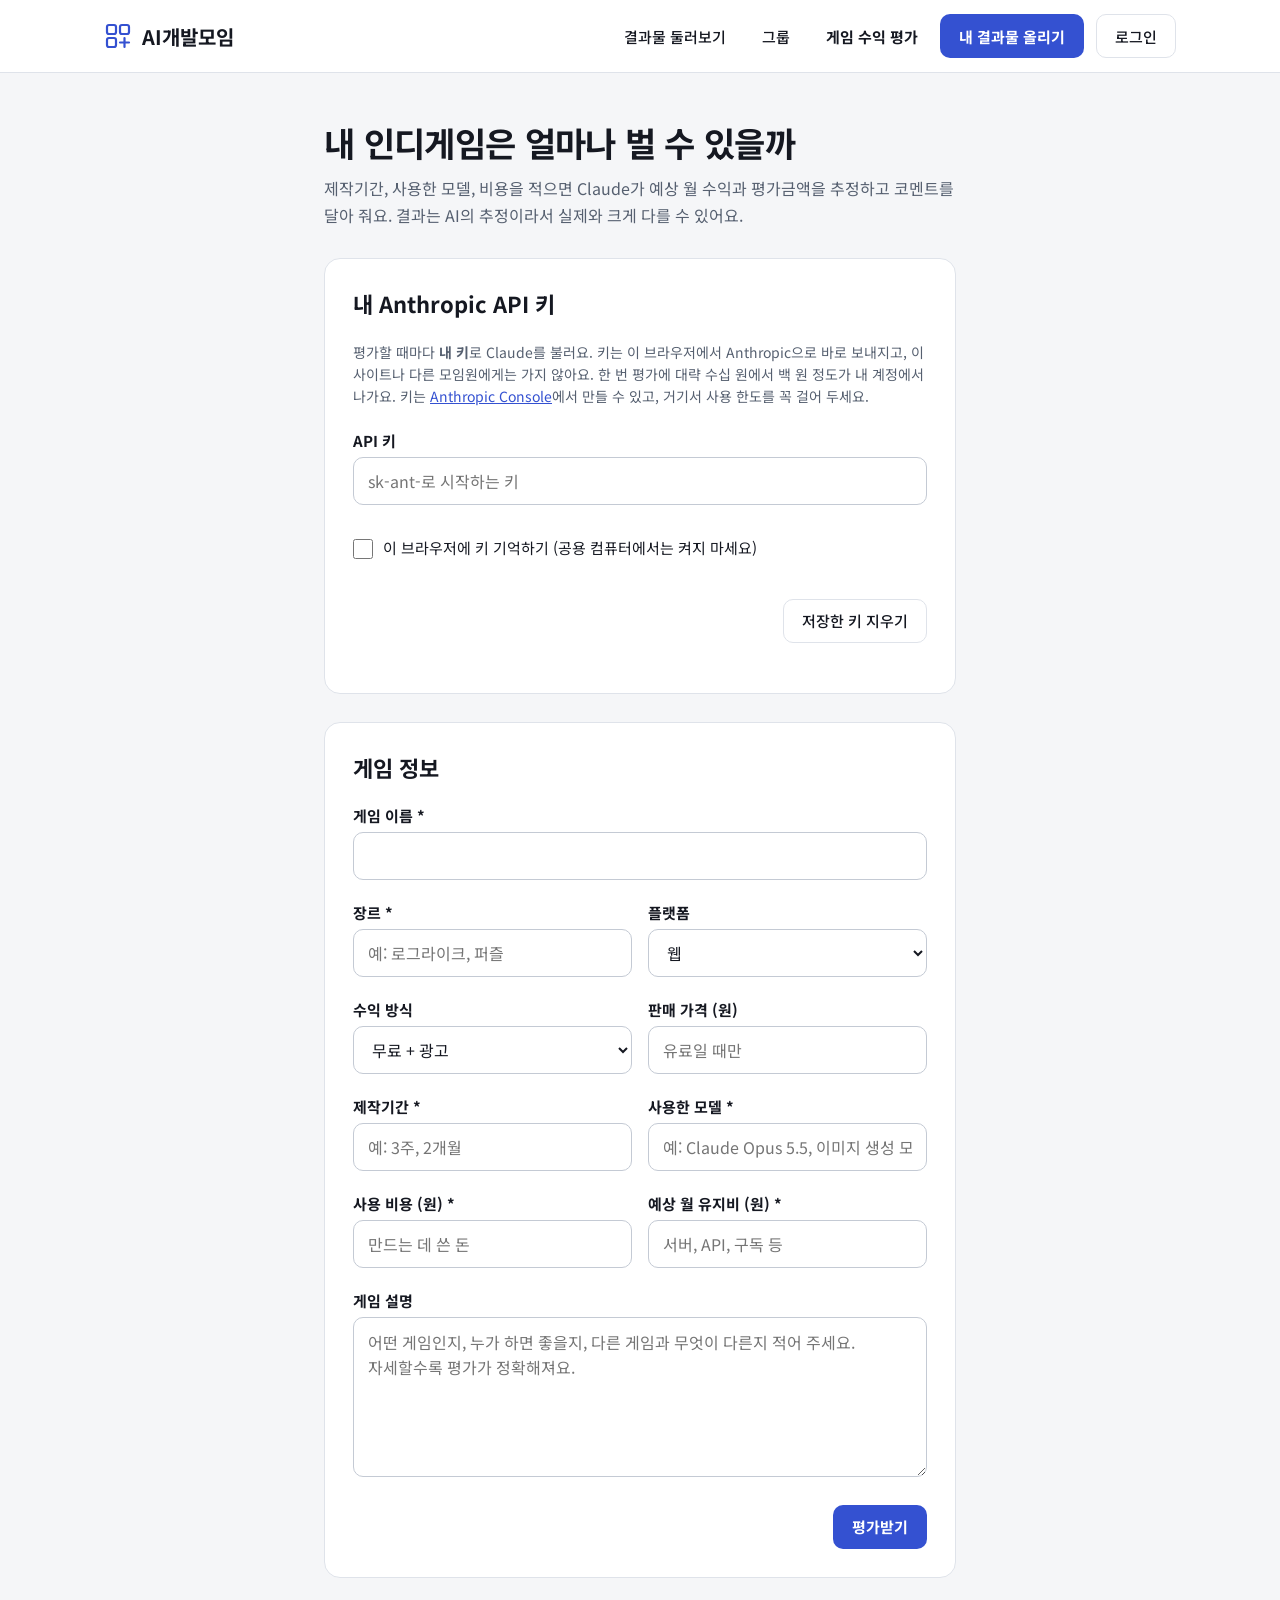
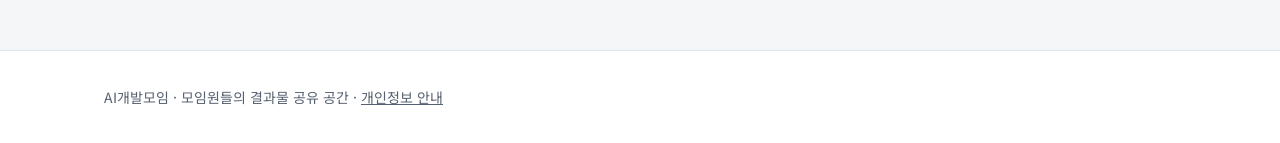
==== estimate.html @ 747797cb "비밀번호 그룹(공개/비공개, 검증)과 인디게임 수익 평가 추가 - 그룹: 만들기, 비밀번호로 들어가기, 그룹 방, 검증(3명이면 검증됨) - 결과물마다 공개/비공개. 비공개는 목록" ====
<!doctype html>
<html lang="ko">
<head>
<meta charset="utf-8">
<meta name="viewport" content="width=device-width, initial-scale=1">
<link rel="preconnect" href="https://fonts.googleapis.com">
<link rel="preconnect" href="https://fonts.gstatic.com" crossorigin>
<link rel="stylesheet" href="https://fonts.googleapis.com/css2?family=Noto+Sans+KR:wght@400;500;700&display=swap">
<link rel="stylesheet" href="assets/style.css">
<title>게임 수익 평가 · AI개발모임</title>
</head>
<body>
<header class="site-header">
<div class="inner">
<a class="brand" href="index.html">
<svg aria-hidden="true" width="28" height="28" viewBox="0 0 28 28" fill="none" stroke="#3451D1" stroke-width="2.2" stroke-linecap="round" stroke-linejoin="round"><rect x="3" y="3" width="9" height="9" rx="2"></rect><rect x="16" y="3" width="9" height="9" rx="2"></rect><rect x="3" y="16" width="9" height="9" rx="2"></rect><path d="M20.5 16v9M16 20.5h9"></path></svg>
AI개발모임
</a>
<nav class="site-nav" aria-label="주요 메뉴">
<a class="nav-link" href="index.html">결과물 둘러보기</a>
<a class="nav-link" href="groups.html">그룹</a>
<a class="nav-link" href="estimate.html" aria-current="page">게임 수익 평가</a>
<a class="btn btn-primary" href="submit.html">내 결과물 올리기</a>
</nav>
<div class="account" id="account"></div>
</div>
</header>
<main class="page-narrow">

<section class="page-head">
<h1>내 인디게임은 얼마나 벌 수 있을까</h1>
<p>제작기간, 사용한 모델, 비용을 적으면 Claude가 예상 월 수익과 평가금액을 추정하고 코멘트를 달아 줘요. 결과는 AI의 추정이라서 실제와 크게 다를 수 있어요.</p>
</section>

<section class="form" aria-labelledby="key-title">
<h2 class="section-title" id="key-title">내 Anthropic API 키</h2>
<p class="hint">평가할 때마다 <strong>내 키</strong>로 Claude를 불러요. 키는 이 브라우저에서 Anthropic으로 바로 보내지고, 이 사이트나 다른 모임원에게는 가지 않아요. 한 번 평가에 대략 수십 원에서 백 원 정도가 내 계정에서 나가요. 키는 <a href="https://console.anthropic.com/settings/keys" target="_blank" rel="noopener noreferrer">Anthropic Console</a>에서 만들 수 있고, 거기서 사용 한도를 꼭 걸어 두세요.</p>
<div class="field">
<label for="k-key">API 키</label>
<input id="k-key" type="password" autocomplete="off" spellcheck="false" placeholder="sk-ant-로 시작하는 키">
</div>
<label class="radio"><input type="checkbox" id="k-remember"> 이 브라우저에 키 기억하기 (공용 컴퓨터에서는 켜지 마세요)</label>
<div class="form-actions">
<button class="btn btn-plain" id="k-forget" type="button">저장한 키 지우기</button>
</div>
<p class="hint" id="k-status" aria-live="polite"></p>
</section>

<form class="form" id="form" novalidate aria-labelledby="game-title">
<h2 class="section-title" id="game-title">게임 정보</h2>
<p class="hint" id="prefill" hidden></p>
<div class="field">
<label for="g-title">게임 이름 *</label>
<input id="g-title" name="title" type="text" maxlength="80">
</div>
<div class="field-row">
<div class="field">
<label for="g-genre">장르 *</label>
<input id="g-genre" name="genre" type="text" maxlength="40" placeholder="예: 로그라이크, 퍼즐">
</div>
<div class="field">
<label for="g-platform">플랫폼</label>
<select id="g-platform" name="platform">
<option>웹</option><option>모바일</option><option>PC (스팀 등)</option><option>콘솔</option><option>여러 플랫폼</option>
</select>
</div>
</div>
<div class="field-row">
<div class="field">
<label for="g-model">수익 방식</label>
<select id="g-model" name="business">
<option>무료 + 광고</option><option>무료 + 인앱 결제</option><option>유료 판매</option><option>구독</option><option>아직 안 정함</option>
</select>
</div>
<div class="field">
<label for="g-price">판매 가격 (원)</label>
<input id="g-price" name="price" type="number" min="0" step="100" inputmode="numeric" placeholder="유료일 때만">
</div>
</div>
<div class="field-row">
<div class="field">
<label for="g-period">제작기간 *</label>
<input id="g-period" name="period" type="text" maxlength="30" placeholder="예: 3주, 2개월">
</div>
<div class="field">
<label for="g-models">사용한 모델 *</label>
<input id="g-models" name="models" type="text" maxlength="120" placeholder="예: Claude Opus 5.5, 이미지 생성 모델">
</div>
</div>
<div class="field-row">
<div class="field">
<label for="g-cost">사용 비용 (원) *</label>
<input id="g-cost" name="cost" type="number" min="0" step="1000" inputmode="numeric" placeholder="만드는 데 쓴 돈">
</div>
<div class="field">
<label for="g-upkeep">예상 월 유지비 (원) *</label>
<input id="g-upkeep" name="upkeep" type="number" min="0" step="1000" inputmode="numeric" placeholder="서버, API, 구독 등">
</div>
</div>
<div class="field">
<label for="g-desc">게임 설명</label>
<textarea id="g-desc" name="description" maxlength="3000" placeholder="어떤 게임인지, 누가 하면 좋을지, 다른 게임과 무엇이 다른지 적어 주세요. 자세할수록 평가가 정확해져요."></textarea>
</div>
<p class="form-error" id="error" role="alert" hidden></p>
<div class="form-actions">
<button class="btn btn-primary" id="send" type="submit">평가받기</button>
</div>
</form>

<section class="result" id="result" hidden aria-live="polite" aria-labelledby="result-title">
<h2 class="section-title" id="result-title" tabindex="-1">평가 결과</h2>
<div class="stat-grid" id="stats"></div>
<div class="panel" id="report"></div>
<p class="hint">Claude가 적어 주신 내용만 보고 추정한 값이에요. 투자나 판매 결정의 근거로 쓰지 마세요. 결과는 저장되지 않아요.</p>
</section>

</main>
</main>
<footer class="site-footer"><div class="inner">AI개발모임 · 모임원들의 결과물 공유 공간 · <a href="privacy.html">개인정보 안내</a></div></footer>
<script src="assets/config.js"></script>
<script src="assets/account.js"></script>
<script src="assets/sheet.js"></script>
<script src="assets/app.js"></script>
<script src="assets/estimate.js"></script>
</body>
</html>
---- assets/style.css ----
:root {
  --ground: #F5F6F8;
  --surface: #FFFFFF;
  --ink: #151821;
  --body: #2B303B;
  --muted: #566070;
  --line: #DFE3EA;
  --field-line: #C4CAD4;
  --accent: #3451D1;
  --accent-dark: #2439A3;
  --tint: #E9EDFC;
}
* { box-sizing: border-box; }
html { -webkit-text-size-adjust: 100%; }
body {
  margin: 0;
  min-height: 100vh;
  display: flex;
  flex-direction: column;
  background: var(--ground);
  color: var(--ink);
  font-family: 'Noto Sans KR', system-ui, -apple-system, 'Apple SD Gothic Neo', 'Malgun Gothic', sans-serif;
  word-break: keep-all;
  overflow-wrap: anywhere;
}
a { color: var(--accent); }
a:hover { color: var(--accent-dark); }
:focus-visible { outline: 3px solid var(--accent); outline-offset: 2px; }

.site-header { background: var(--surface); border-bottom: 1px solid var(--line); }
.site-header .inner {
  max-width: 1120px; margin: 0 auto; padding: 14px 24px;
  display: flex; flex-wrap: wrap; align-items: center; justify-content: space-between; gap: 12px;
}
.brand {
  display: flex; align-items: center; gap: 10px; min-height: 44px;
  color: var(--ink); text-decoration: none; font-size: 20px; font-weight: 700;
}
.brand:hover { color: var(--ink); }
.site-nav { display: flex; flex-wrap: wrap; align-items: center; gap: 8px; }
.nav-link {
  display: inline-flex; align-items: center; min-height: 44px; padding: 0 14px;
  color: var(--ink); text-decoration: none; font-size: 15px; font-weight: 500;
}
.nav-link[aria-current="page"] { font-weight: 700; }

.btn {
  display: inline-flex; align-items: center; justify-content: center; gap: 8px;
  min-height: 44px; padding: 0 18px; border-radius: 10px; border: 1px solid transparent;
  font-family: inherit; font-size: 15px; font-weight: 700; text-decoration: none; cursor: pointer;
}
.btn-primary { background: var(--accent); color: #FFFFFF; }
.btn-primary:hover { background: var(--accent-dark); color: #FFFFFF; }
.btn-outline { border-color: var(--accent); color: var(--accent); background: transparent; }
.btn-outline:hover { background: var(--tint); }
.btn-plain { border-color: var(--line); background: var(--surface); color: var(--ink); font-weight: 500; }
.btn-plain:hover { color: var(--ink); border-color: var(--field-line); }
.btn-lg { min-height: 52px; padding: 0 28px; border-radius: 12px; font-size: 17px; }
.btn-block { display: flex; width: 100%; }

main { flex-grow: 1; width: 100%; margin: 0 auto; }
.page-list { max-width: 1120px; padding: 56px 24px 72px; display: flex; flex-direction: column; gap: 36px; }
.page-detail { max-width: 800px; padding: 32px 24px 72px; display: flex; flex-direction: column; gap: 32px; }
.page-narrow { max-width: 680px; padding: 48px 24px 72px; display: flex; flex-direction: column; gap: 28px; }

.hero { display: flex; flex-direction: column; gap: 14px; max-width: 720px; }
.hero h1 { margin: 0; font-size: clamp(28px, 5vw, 40px); line-height: 1.3; letter-spacing: -0.02em; }
.hero p { margin: 0; font-size: 17px; line-height: 1.7; color: var(--muted); }

.list-section { display: flex; flex-direction: column; gap: 20px; }
.toolbar { display: flex; flex-wrap: wrap; align-items: center; justify-content: space-between; gap: 12px; }
.chips { display: flex; flex-wrap: wrap; gap: 8px; }
.chip {
  min-height: 44px; padding: 0 18px; border-radius: 999px; border: 1px solid var(--line);
  background: var(--surface); color: var(--ink); font-family: inherit; font-size: 15px; font-weight: 500; cursor: pointer;
}
.chip[aria-pressed="true"] { background: var(--ink); border-color: var(--ink); color: #FFFFFF; font-weight: 700; }
.count { margin: 0; font-size: 15px; color: var(--muted); }

.grid { display: grid; grid-template-columns: repeat(auto-fill, minmax(300px, 1fr)); gap: 24px; }
.card {
  background: var(--surface); border: 1px solid var(--line); border-radius: 16px; overflow: hidden;
  display: flex; flex-direction: column;
}
.thumb {
  aspect-ratio: 16 / 10; background: var(--tint); border-bottom: 1px solid var(--line);
  display: flex; align-items: center; justify-content: center; overflow: hidden;
  font-size: 14px; color: var(--muted); text-align: center; padding: 0;
}
.thumb img { width: 100%; height: 100%; object-fit: cover; object-position: top center; display: block; }
.thumb-lg { border: 1px solid var(--line); border-radius: 16px; }
.card-body { padding: 20px; display: flex; flex-direction: column; gap: 10px; flex-grow: 1; }
.tag {
  align-self: flex-start; padding: 4px 10px; border-radius: 6px; background: var(--tint);
  color: var(--accent-dark); font-size: 13px; font-weight: 700;
}
.card h2 { margin: 0; font-size: 20px; line-height: 1.4; }
.card h2 a { color: var(--ink); text-decoration: none; }
.card h2 a:hover { color: var(--accent); }
.card .summary { margin: 0; font-size: 15px; line-height: 1.65; color: var(--muted); flex-grow: 1; }
.card-meta { padding-top: 12px; border-top: 1px solid var(--line); font-size: 14px; color: var(--muted); }

.empty {
  background: var(--surface); border: 1px dashed var(--field-line); border-radius: 16px;
  padding: 48px 24px; text-align: center; color: var(--muted); font-size: 16px; line-height: 1.7;
  display: flex; flex-direction: column; align-items: center; gap: 16px;
}
.empty p { margin: 0; }

.back { align-self: flex-start; display: inline-flex; align-items: center; gap: 6px; min-height: 44px; font-size: 15px; font-weight: 500; text-decoration: none; }
.detail-head { display: flex; flex-direction: column; gap: 16px; }
.detail-head h1 { margin: 0; font-size: clamp(28px, 5vw, 36px); line-height: 1.3; letter-spacing: -0.02em; }
.detail-head .summary { margin: 0; font-size: 18px; line-height: 1.7; color: var(--muted); }
.detail-head .meta { margin: 0; font-size: 14px; color: var(--muted); }
.actions { display: flex; flex-wrap: wrap; gap: 12px; padding-top: 8px; }

.panel { background: var(--surface); border: 1px solid var(--line); border-radius: 16px; padding: 28px; display: flex; flex-direction: column; gap: 24px; }
.panel section { display: flex; flex-direction: column; gap: 10px; }
.panel h2 { margin: 0; font-size: 20px; }
.panel p { margin: 0; font-size: 16px; line-height: 1.8; color: var(--body); white-space: pre-line; }
.panel ol { margin: 0; padding-left: 22px; font-size: 16px; line-height: 1.9; color: var(--body); }
.panel ul { margin: 0; padding-left: 22px; display: flex; flex-direction: column; gap: 6px; font-size: 16px; line-height: 1.8; color: var(--body); }
.tools { display: flex; flex-wrap: wrap; gap: 8px; }
.tools span { padding: 6px 12px; border-radius: 8px; background: var(--ground); border: 1px solid var(--line); font-size: 14px; color: var(--body); }

.feedback { display: flex; flex-direction: column; gap: 16px; }
.feedback h2 { margin: 0; font-size: 22px; }
.notice { background: var(--surface); border: 1px solid var(--line); border-radius: 14px; padding: 24px; font-size: 16px; line-height: 1.7; color: var(--body); }
.notice h1 { margin: 0 0 10px; font-size: 28px; line-height: 1.3; color: var(--ink); }
.notice p { margin: 0 0 16px; }
.notice p:last-child { margin-bottom: 0; }

.site-footer { border-top: 1px solid var(--line); background: var(--surface); }
.site-footer .inner { max-width: 1120px; margin: 0 auto; padding: 24px; font-size: 14px; color: var(--muted); }
.site-footer a { display: inline-block; padding: 12px 0; color: var(--muted); }
.site-footer a:hover { color: var(--accent-dark); }

.hint { margin: 0; font-size: 14px; line-height: 1.6; color: var(--muted); }
.feedback-frame { background: var(--surface); border: 1px solid var(--line); border-radius: 14px; padding: 8px 20px; min-height: 120px; }
.feedback-frame .utterances { max-width: none; }

.page-head { display: flex; flex-direction: column; gap: 10px; }
.page-head h1 { margin: 0; font-size: clamp(28px, 5vw, 34px); line-height: 1.3; letter-spacing: -0.02em; }
.page-head p { margin: 0; font-size: 16px; line-height: 1.7; color: var(--muted); }

.form { background: var(--surface); border: 1px solid var(--line); border-radius: 16px; padding: 28px; display: flex; flex-direction: column; gap: 22px; }
.field { display: flex; flex-direction: column; gap: 6px; }
.field label { font-size: 15px; font-weight: 700; }
.field input, .field select, .field textarea {
  width: 100%; min-height: 48px; padding: 0 14px; border: 1px solid var(--field-line); border-radius: 10px;
  background: var(--surface); color: var(--ink); font-family: inherit; font-size: 16px;
}
.field textarea { min-height: 160px; padding: 12px 14px; line-height: 1.6; resize: vertical; }
.field-row { display: grid; grid-template-columns: repeat(auto-fit, minmax(220px, 1fr)); gap: 16px; }
.form-actions { display: flex; flex-wrap: wrap; justify-content: flex-end; gap: 10px; padding-top: 6px; }
.form-error { margin: 0; padding: 12px 14px; border-radius: 10px; background: #FDECEC; color: #8A1C1C; font-size: 15px; line-height: 1.6; }
.btn[disabled] { opacity: 0.6; cursor: default; }

.done { background: var(--surface); border: 1px solid var(--line); border-radius: 16px; padding: 48px 28px; display: flex; flex-direction: column; align-items: center; gap: 16px; text-align: center; }
.done h1 { margin: 0; font-size: 30px; line-height: 1.3; }
.done p { margin: 0; font-size: 16px; line-height: 1.7; color: var(--muted); }
.done .actions { justify-content: center; }
[hidden] { display: none !important; }
.login-box { display: flex; flex-wrap: wrap; align-items: center; justify-content: space-between; gap: 14px; padding: 16px 18px; border-radius: 12px; background: var(--ground); border: 1px solid var(--line); }
.login-text { margin: 0; flex: 1 1 260px; font-size: 14px; line-height: 1.6; color: var(--body); }
.stack { display: flex; flex-direction: column; gap: 28px; }

/* 오른쪽 위 로그인과 내 정보 메뉴 */
.site-nav { margin-left: auto; }
.account { position: relative; display: flex; align-items: center; }
@media (max-width: 559px) {
  /* 휴대폰: 첫 줄에 이름표와 로그인, 둘째 줄에 메뉴 */
  .brand { flex: 1 1 auto; }
  .account { order: 2; }
  .account-btn { max-width: 160px; }
  .site-nav { order: 3; flex-basis: 100%; margin-left: 0; }
}
.account-btn {
  display: inline-flex; align-items: center; gap: 8px; min-height: 44px; max-width: 200px;
  padding: 0 14px 0 6px; border: 1px solid var(--line); border-radius: 999px; background: var(--surface);
  color: var(--ink); font-family: inherit; font-size: 15px; font-weight: 500; cursor: pointer;
}
.account-btn:hover { border-color: var(--field-line); }
.avatar {
  flex: none; width: 32px; height: 32px; border-radius: 50%; background: var(--tint); color: var(--accent-dark);
  display: inline-flex; align-items: center; justify-content: center; font-size: 14px; font-weight: 700;
}
.avatar-lg { width: 56px; height: 56px; font-size: 22px; }
.account-name { overflow: hidden; text-overflow: ellipsis; white-space: nowrap; }
.account-pop {
  position: absolute; right: 0; top: calc(100% + 8px); z-index: 20; width: 300px;
  background: var(--surface); border: 1px solid var(--line); border-radius: 14px;
  box-shadow: 0 8px 24px rgba(21, 24, 33, 0.12); padding: 18px; display: flex; flex-direction: column; gap: 10px;
}
.account-pop.is-sheet { position: fixed; left: 16px; right: 16px; width: auto; }
.account-pop p { margin: 0; font-size: 14px; line-height: 1.6; color: var(--body); }
.account-pop .pop-name { font-size: 16px; font-weight: 700; color: var(--ink); }
.pop-google { min-height: 44px; }
.pop-link {
  display: flex; align-items: center; width: 100%; min-height: 44px; padding: 0 12px; border: 0; border-radius: 10px;
  background: transparent; color: var(--ink); font-family: inherit; font-size: 15px; font-weight: 500;
  text-align: left; text-decoration: none; cursor: pointer;
}
.pop-link:hover, .pop-link[aria-current="page"] { background: var(--ground); color: var(--ink); }
.pop-out { color: var(--muted); }
.pop-more { display: inline-flex; align-items: center; min-height: 44px; font-size: 14px; }

/* 내 정보 화면 */
.profile {
  display: flex; flex-wrap: wrap; align-items: center; gap: 16px; padding: 24px;
  background: var(--surface); border: 1px solid var(--line); border-radius: 16px;
}
.profile-text { flex: 1 1 200px; display: flex; flex-direction: column; gap: 4px; min-width: 0; }
.profile-name { margin: 0; font-size: 20px; font-weight: 700; overflow-wrap: anywhere; }
.section-title { margin: 0; font-size: 22px; }
.me-login { display: flex; flex-direction: column; gap: 16px; }
.me-login p { margin: 0; }
.page-narrow .grid { grid-template-columns: repeat(auto-fill, minmax(260px, 1fr)); }

/* 첫 화면의 그룹, 수익 평가 안내 */
.promo-grid { display: grid; grid-template-columns: repeat(auto-fit, minmax(280px, 1fr)); gap: 16px; }
.promo {
  display: flex; flex-direction: column; gap: 8px; padding: 22px 24px; border-radius: 16px;
  background: var(--surface); border: 1px solid var(--line); color: var(--ink); text-decoration: none;
}
.promo:hover { border-color: var(--accent); color: var(--ink); }
.promo-title { font-size: 19px; font-weight: 700; }
.promo-text { font-size: 15px; line-height: 1.65; color: var(--muted); }
.promo-go { font-size: 15px; font-weight: 700; color: var(--accent); }

/* 그룹 */
.stack-sm { display: flex; flex-direction: column; gap: 14px; }
.notice-warn { background: #FFF7E6; border-color: #F0D9A8; color: #5C4310; }
.notice-warn p { margin: 0; }
.group-list { display: flex; flex-direction: column; gap: 10px; }
.group-item {
  display: flex; flex-direction: column; gap: 4px; padding: 16px 18px; min-height: 44px; border-radius: 12px;
  background: var(--surface); border: 1px solid var(--line); color: var(--ink); text-decoration: none;
}
.group-item:hover { border-color: var(--accent); color: var(--ink); }
.group-name { font-size: 17px; font-weight: 700; }
.page-narrow-inner { max-width: 680px; width: 100%; }
.tag-row { display: flex; flex-wrap: wrap; gap: 6px; }
.tag-private { background: #FFF1E0; color: #8A4B00; }
.verify { display: flex; flex-wrap: wrap; align-items: center; justify-content: space-between; gap: 10px; }
.verify-count { font-size: 14px; color: var(--muted); }
.badge-verified { padding: 6px 10px; border-radius: 8px; background: #E3F5EA; color: #145A32; font-size: 14px; font-weight: 700; }
.btn-sm { min-height: 44px; padding: 0 14px; font-size: 14px; }
.group-box { border: 1px solid var(--line); border-radius: 12px; padding: 16px 18px; margin: 0; gap: 14px; }
.group-box legend { padding: 0 6px; font-size: 15px; font-weight: 700; }
.radio-row { display: flex; flex-direction: column; gap: 8px; }
.radio { display: flex; align-items: center; gap: 10px; min-height: 44px; font-size: 15px; line-height: 1.5; cursor: pointer; }
.radio input { width: 20px; height: 20px; flex: none; margin: 0; }
.radio input:disabled + * , .radio:has(input:disabled) { color: var(--muted); cursor: default; }

/* 게임 수익 평가 */
.result { display: flex; flex-direction: column; gap: 16px; }
.result h2:focus { outline: none; }
.stat-grid { display: grid; grid-template-columns: repeat(2, minmax(0, 1fr)); gap: 12px; }
.stat {
  display: flex; flex-direction: column; gap: 4px; padding: 18px; border-radius: 14px;
  background: var(--surface); border: 1px solid var(--line);
}
.stat-label { font-size: 14px; color: var(--muted); }
.stat-value { font-size: 26px; font-weight: 700; color: var(--ink); line-height: 1.3; }
.stat-sub { font-size: 14px; color: var(--muted); }
.panel h3 { margin: 0; font-size: 17px; }
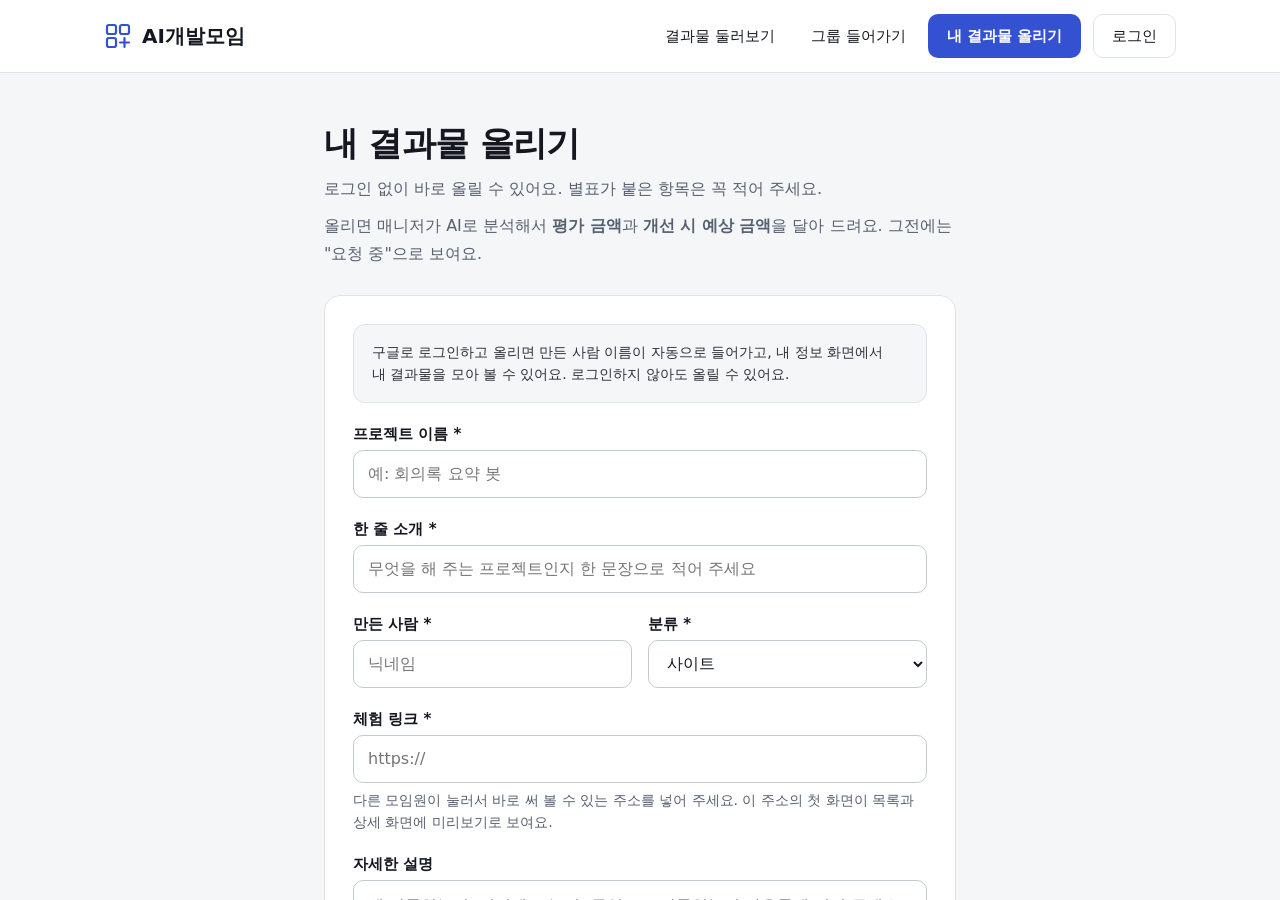
==== commit f88a6a58: "그룹 들어가기(방 목록, 방 만들기)와 결과물 예상 가치, 매니저 모드 - 첫 화면: "그룹 들어가기", "내 AI 결과물은 얼마나 벌 수 있을까?"(결과물 올리기로 연결) - 그" ====
--- a/estimate.html
+++ b/estimate.html
@@ -3,124 +3,13 @@
 <head>
 <meta charset="utf-8">
 <meta name="viewport" content="width=device-width, initial-scale=1">
-<link rel="preconnect" href="https://fonts.googleapis.com">
-<link rel="preconnect" href="https://fonts.gstatic.com" crossorigin>
-<link rel="stylesheet" href="https://fonts.googleapis.com/css2?family=Noto+Sans+KR:wght@400;500;700&display=swap">
+<meta http-equiv="refresh" content="0; url=submit.html">
 <link rel="stylesheet" href="assets/style.css">
-<title>게임 수익 평가 · AI개발모임</title>
+<title>내 결과물 올리기 · AI개발모임</title>
 </head>
 <body>
-<header class="site-header">
-<div class="inner">
-<a class="brand" href="index.html">
-<svg aria-hidden="true" width="28" height="28" viewBox="0 0 28 28" fill="none" stroke="#3451D1" stroke-width="2.2" stroke-linecap="round" stroke-linejoin="round"><rect x="3" y="3" width="9" height="9" rx="2"></rect><rect x="16" y="3" width="9" height="9" rx="2"></rect><rect x="3" y="16" width="9" height="9" rx="2"></rect><path d="M20.5 16v9M16 20.5h9"></path></svg>
-AI개발모임
-</a>
-<nav class="site-nav" aria-label="주요 메뉴">
-<a class="nav-link" href="index.html">결과물 둘러보기</a>
-<a class="nav-link" href="groups.html">그룹</a>
-<a class="nav-link" href="estimate.html" aria-current="page">게임 수익 평가</a>
-<a class="btn btn-primary" href="submit.html">내 결과물 올리기</a>
-</nav>
-<div class="account" id="account"></div>
-</div>
-</header>
 <main class="page-narrow">
-
-<section class="page-head">
-<h1>내 인디게임은 얼마나 벌 수 있을까</h1>
-<p>제작기간, 사용한 모델, 비용을 적으면 Claude가 예상 월 수익과 평가금액을 추정하고 코멘트를 달아 줘요. 결과는 AI의 추정이라서 실제와 크게 다를 수 있어요.</p>
-</section>
-
-<section class="form" aria-labelledby="key-title">
-<h2 class="section-title" id="key-title">내 Anthropic API 키</h2>
-<p class="hint">평가할 때마다 <strong>내 키</strong>로 Claude를 불러요. 키는 이 브라우저에서 Anthropic으로 바로 보내지고, 이 사이트나 다른 모임원에게는 가지 않아요. 한 번 평가에 대략 수십 원에서 백 원 정도가 내 계정에서 나가요. 키는 <a href="https://console.anthropic.com/settings/keys" target="_blank" rel="noopener noreferrer">Anthropic Console</a>에서 만들 수 있고, 거기서 사용 한도를 꼭 걸어 두세요.</p>
-<div class="field">
-<label for="k-key">API 키</label>
-<input id="k-key" type="password" autocomplete="off" spellcheck="false" placeholder="sk-ant-로 시작하는 키">
-</div>
-<label class="radio"><input type="checkbox" id="k-remember"> 이 브라우저에 키 기억하기 (공용 컴퓨터에서는 켜지 마세요)</label>
-<div class="form-actions">
-<button class="btn btn-plain" id="k-forget" type="button">저장한 키 지우기</button>
-</div>
-<p class="hint" id="k-status" aria-live="polite"></p>
-</section>
-
-<form class="form" id="form" novalidate aria-labelledby="game-title">
-<h2 class="section-title" id="game-title">게임 정보</h2>
-<p class="hint" id="prefill" hidden></p>
-<div class="field">
-<label for="g-title">게임 이름 *</label>
-<input id="g-title" name="title" type="text" maxlength="80">
-</div>
-<div class="field-row">
-<div class="field">
-<label for="g-genre">장르 *</label>
-<input id="g-genre" name="genre" type="text" maxlength="40" placeholder="예: 로그라이크, 퍼즐">
-</div>
-<div class="field">
-<label for="g-platform">플랫폼</label>
-<select id="g-platform" name="platform">
-<option>웹</option><option>모바일</option><option>PC (스팀 등)</option><option>콘솔</option><option>여러 플랫폼</option>
-</select>
-</div>
-</div>
-<div class="field-row">
-<div class="field">
-<label for="g-model">수익 방식</label>
-<select id="g-model" name="business">
-<option>무료 + 광고</option><option>무료 + 인앱 결제</option><option>유료 판매</option><option>구독</option><option>아직 안 정함</option>
-</select>
-</div>
-<div class="field">
-<label for="g-price">판매 가격 (원)</label>
-<input id="g-price" name="price" type="number" min="0" step="100" inputmode="numeric" placeholder="유료일 때만">
-</div>
-</div>
-<div class="field-row">
-<div class="field">
-<label for="g-period">제작기간 *</label>
-<input id="g-period" name="period" type="text" maxlength="30" placeholder="예: 3주, 2개월">
-</div>
-<div class="field">
-<label for="g-models">사용한 모델 *</label>
-<input id="g-models" name="models" type="text" maxlength="120" placeholder="예: Claude Opus 5.5, 이미지 생성 모델">
-</div>
-</div>
-<div class="field-row">
-<div class="field">
-<label for="g-cost">사용 비용 (원) *</label>
-<input id="g-cost" name="cost" type="number" min="0" step="1000" inputmode="numeric" placeholder="만드는 데 쓴 돈">
-</div>
-<div class="field">
-<label for="g-upkeep">예상 월 유지비 (원) *</label>
-<input id="g-upkeep" name="upkeep" type="number" min="0" step="1000" inputmode="numeric" placeholder="서버, API, 구독 등">
-</div>
-</div>
-<div class="field">
-<label for="g-desc">게임 설명</label>
-<textarea id="g-desc" name="description" maxlength="3000" placeholder="어떤 게임인지, 누가 하면 좋을지, 다른 게임과 무엇이 다른지 적어 주세요. 자세할수록 평가가 정확해져요."></textarea>
-</div>
-<p class="form-error" id="error" role="alert" hidden></p>
-<div class="form-actions">
-<button class="btn btn-primary" id="send" type="submit">평가받기</button>
-</div>
-</form>
-
-<section class="result" id="result" hidden aria-live="polite" aria-labelledby="result-title">
-<h2 class="section-title" id="result-title" tabindex="-1">평가 결과</h2>
-<div class="stat-grid" id="stats"></div>
-<div class="panel" id="report"></div>
-<p class="hint">Claude가 적어 주신 내용만 보고 추정한 값이에요. 투자나 판매 결정의 근거로 쓰지 마세요. 결과는 저장되지 않아요.</p>
-</section>
-
+<p>예상 가치 평가는 이제 결과물을 올리면 매니저가 달아 드려요. <a href="submit.html">내 결과물 올리기로 가기</a></p>
 </main>
-</main>
-<footer class="site-footer"><div class="inner">AI개발모임 · 모임원들의 결과물 공유 공간 · <a href="privacy.html">개인정보 안내</a></div></footer>
-<script src="assets/config.js"></script>
-<script src="assets/account.js"></script>
-<script src="assets/sheet.js"></script>
-<script src="assets/app.js"></script>
-<script src="assets/estimate.js"></script>
 </body>
 </html>
--- a/assets/style.css
+++ b/assets/style.css
@@ -265,3 +265,84 @@
 .stat-value { font-size: 26px; font-weight: 700; color: var(--ink); line-height: 1.3; }
 .stat-sub { font-size: 14px; color: var(--muted); }
 .panel h3 { margin: 0; font-size: 17px; }
+
+/* 카드: 사진 넘겨 보기, 날짜와 작성자, 예상 가치 */
+.thumb { position: relative; }
+.thumb-nav {
+  position: absolute; top: 50%; transform: translateY(-50%); width: 44px; height: 44px; border-radius: 50%;
+  border: 1px solid var(--line); background: rgba(255, 255, 255, 0.94); color: var(--ink);
+  display: inline-flex; align-items: center; justify-content: center; cursor: pointer; padding: 0;
+}
+.thumb-nav:hover { border-color: var(--accent); color: var(--accent); }
+.thumb-nav[hidden] { display: none; }
+.thumb-prev { left: 8px; }
+.thumb-next { right: 8px; }
+.thumb-count {
+  position: absolute; right: 10px; bottom: 10px; padding: 3px 9px; border-radius: 999px;
+  background: rgba(21, 24, 33, 0.78); color: #FFFFFF; font-size: 13px; font-weight: 500;
+}
+.thumb-count[hidden] { display: none; }
+.card-top { display: flex; align-items: flex-start; justify-content: space-between; gap: 10px; }
+.card-when { display: flex; flex-direction: column; align-items: flex-end; gap: 2px; font-size: 14px; color: var(--muted); text-align: right; min-width: 0; overflow-wrap: anywhere; }
+.tag { display: inline-flex; align-items: center; gap: 4px; }
+.tag-public { background: #E6F4EC; color: #1D5B37; }
+.card-value {
+  display: flex; flex-wrap: wrap; align-items: baseline; justify-content: space-between; gap: 6px 14px;
+  padding-top: 12px; border-top: 1px solid var(--line); font-size: 14px; color: var(--body);
+}
+.card-value strong { font-size: 16px; color: var(--ink); }
+.value-label { color: var(--muted); }
+.value-state {
+  display: inline-flex; align-items: center; padding: 4px 10px; border-radius: 999px;
+  background: var(--ground); border: 1px solid var(--line); font-size: 13px; font-weight: 700; color: var(--body);
+}
+.value-state.is-busy { background: #FFF7E6; border-color: #F0D9A8; color: #5C4310; }
+
+/* 상세 화면의 예상 가치와 매니저 도구 */
+.value-section { display: flex; flex-direction: column; gap: 16px; }
+.value-panel { gap: 16px; }
+.value-head { display: flex; flex-wrap: wrap; align-items: center; justify-content: space-between; gap: 10px; }
+.value-head h2 { margin: 0; font-size: 20px; }
+.value-memo { white-space: pre-line; }
+.manager-box { border-color: var(--accent); }
+.form-actions-start { justify-content: flex-start; }
+
+/* 그룹 들어가기: 방 목록 */
+.page-head-row { flex-direction: row; flex-wrap: wrap; align-items: flex-end; justify-content: space-between; gap: 16px; }
+.page-head-row .stack-sm { flex: 1 1 320px; }
+.page-head-row h1, .page-head-row p { margin: 0; }
+ol.group-list { list-style: none; margin: 0; padding: 0; }
+.group-row { flex-direction: row; align-items: center; gap: 14px; }
+.group-num { flex: none; min-width: 40px; font-size: 18px; font-weight: 700; color: var(--accent); }
+.group-main { flex: 1 1 auto; display: flex; flex-direction: column; gap: 4px; min-width: 0; overflow-wrap: anywhere; }
+.group-owner { align-self: flex-start; font-size: 13px; font-weight: 700; color: var(--accent-dark); }
+.group-state {
+  flex: none; display: inline-flex; align-items: center; gap: 4px; padding: 4px 10px; border-radius: 999px;
+  background: var(--ground); font-size: 13px; font-weight: 700; color: var(--body);
+}
+.group-state.is-in { background: #E6F4EC; color: #1D5B37; }
+
+/* 방 화면 */
+.room-head { display: flex; flex-direction: column; gap: 14px; }
+.room-head h1 { margin: 0; font-size: clamp(30px, 6vw, 44px); line-height: 1.25; letter-spacing: -0.02em; overflow-wrap: anywhere; }
+.room-head > p:not(.hint) { margin: 0; font-size: 18px; line-height: 1.7; color: var(--body); }
+.section-icon { display: flex; align-items: center; gap: 8px; }
+.section-icon svg { width: 20px; height: 20px; flex: none; }
+
+/* 내 정보: 매니저 모드 스위치 */
+.switch-row { display: flex; flex-wrap: wrap; align-items: center; justify-content: space-between; gap: 14px; }
+.switch-text { flex: 1 1 240px; display: flex; flex-direction: column; gap: 6px; }
+.switch {
+  display: inline-flex; align-items: center; gap: 10px; min-height: 44px; padding: 0 14px 0 6px;
+  border: 1px solid var(--field-line); border-radius: 999px; background: var(--surface); color: var(--ink);
+  font-family: inherit; font-size: 15px; font-weight: 700; cursor: pointer;
+}
+.switch-knob { position: relative; width: 44px; height: 26px; border-radius: 999px; background: var(--field-line); transition: background 0.15s; }
+.switch-knob::after {
+  content: ''; position: absolute; top: 3px; left: 3px; width: 20px; height: 20px; border-radius: 50%;
+  background: #FFFFFF; transition: transform 0.15s;
+}
+.switch[aria-checked="true"] { border-color: var(--accent); }
+.switch[aria-checked="true"] .switch-knob { background: var(--accent); }
+.switch[aria-checked="true"] .switch-knob::after { transform: translateX(18px); }
+.account-id code { font-size: 14px; padding: 2px 6px; border-radius: 6px; background: var(--surface); border: 1px solid var(--line); overflow-wrap: anywhere; }
